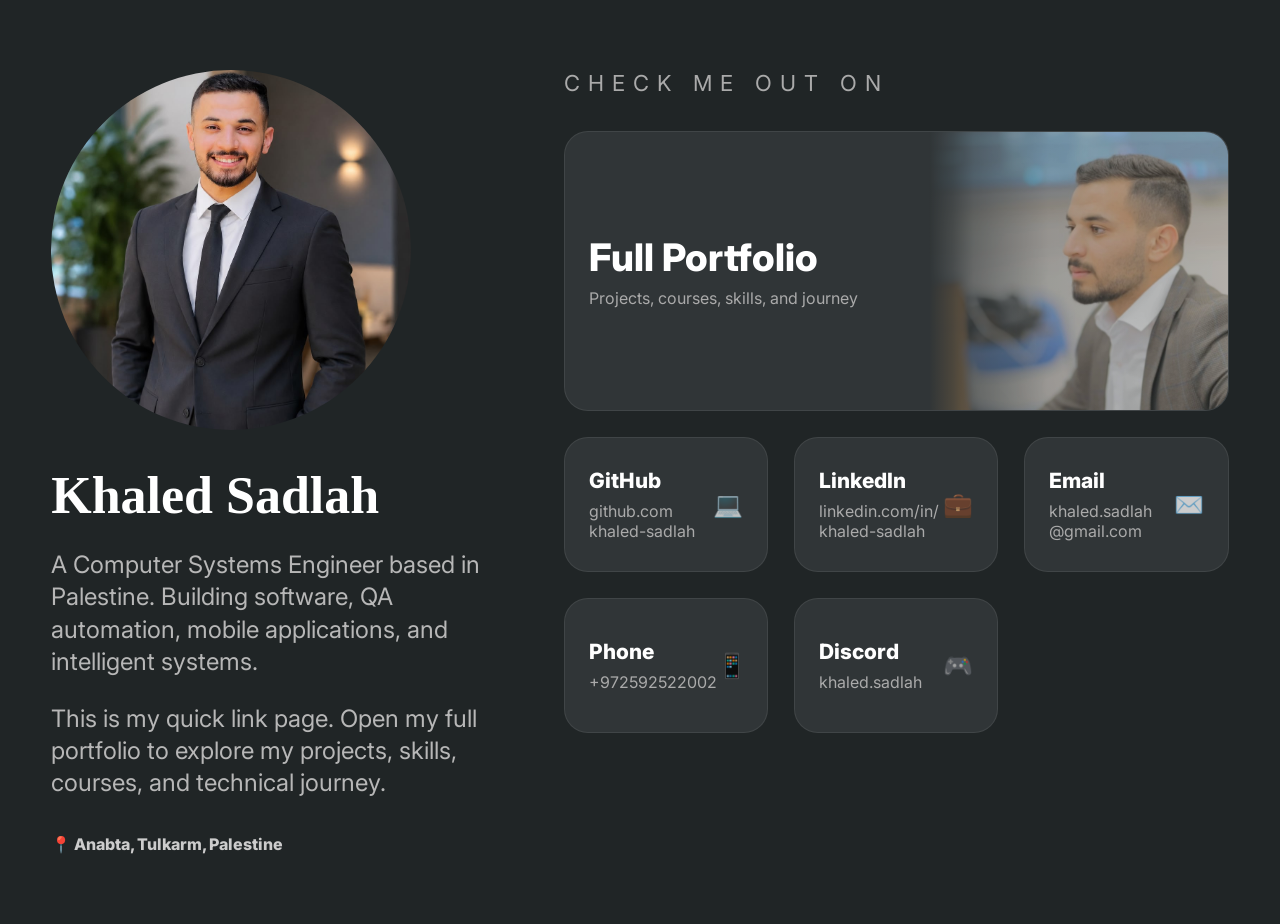
==== index.html @ cbd79a77 "Upload" ====
<!DOCTYPE html>
<html lang="en">

<head>
  <meta charset="UTF-8">
  <meta name="viewport" content="width=device-width, initial-scale=1.0">
  <title>Khaled Sadlah | Links</title>
  <link rel="preconnect" href="https://fonts.googleapis.com">
  <link rel="preconnect" href="https://fonts.gstatic.com" crossorigin>
  <link href="https://fonts.googleapis.com/css2?family=Inter:wght@400;600;700;800;900&display=swap" rel="stylesheet">
  <link rel="stylesheet" href="assets/style.css">
</head>

<body class="link-body">
  <main class="container link-layout">

    <section class="link-left">
      <div class="profile-img">
        <img src="assets/images/profile_official_2.jpeg" alt="Khaled Sadlah">
      </div>

      <h1>Khaled Sadlah</h1>

      <p>
        A Computer Systems Engineer based in Palestine.
        Building software, QA automation, mobile applications,
        and intelligent systems.
      </p>

      <p>
        This is my quick link page. Open my full portfolio
        to explore my projects, skills, courses, and technical journey.
      </p>

      <div class="quick-note">📍 Anabta, Tulkarm, Palestine</div>
    </section>

    <section class="link-right">
      <h2>CHECK ME OUT ON</h2>

      <div class="quick-grid">

        <a class="quick-card wide portfolio-card" href="portfolio.html">
          <div>
            <div class="big">Full Portfolio</div>
            <div class="meta">Projects, courses, skills, and journey</div>
          </div>
        </a>

        <a class="quick-card" href="https://github.com/khaled-sadlah" target="_blank">
          <div>
            <div class="big">GitHub</div>
            <div class="meta">github.com<br>khaled-sadlah</div>
          </div>
          <div class="emoji">💻</div>
        </a>

        <a class="quick-card" href="https://www.linkedin.com/in/khaled-sadlah/" target="_blank">
          <div>
            <div class="big">LinkedIn</div>
            <div class="meta">linkedin.com/in/<br>khaled-sadlah</div>
          </div>
          <div class="emoji">💼</div>
        </a>

        <a class="quick-card" href="mailto:khaled.sadlah@gmail.com">
          <div>
            <div class="big">Email</div>
            <div class="meta">khaled.sadlah<br>@gmail.com</div>
          </div>
          <div class="emoji">✉️</div>
        </a>

        <a class="quick-card" href="tel:+972592522002">
          <div>
            <div class="big">Phone</div>
            <div class="meta">+972592522002</div>
          </div>
          <div class="emoji">📱</div>
        </a>

        <a class="quick-card" href="#">
          <div>
            <div class="big">Discord</div>
            <div class="meta">khaled.sadlah</div>
          </div>
          <div class="emoji">🎮</div>
        </a>

      </div>
    </section>

  </main>
</body>

</html>
---- assets/style.css ----
:root {
  --black: #050505;
  --text: #080808;
  --muted: #666;
  --soft: #f7f7f7;
  --line: #e6e6e6;
  --card: #fff;
  --dark: #202526;
  --dark2: #303537;
  --accent: #ff7f6e;
  --yellow: #ffd54a;
  --shadow: 0 12px 30px rgba(0, 0, 0, .08);
}

* {
  box-sizing: border-box
}

html {
  scroll-behavior: smooth
}

body {
  margin: 0;
  font-family: Inter, Arial, sans-serif;
  color: var(--text);
  background: #fff
}

a {
  color: inherit;
  text-decoration: none
}

img {
  max-width: 100%;
  display: block
}

.container {
  width: min(1180px, 92%);
  margin: auto
}

.btn {
  display: inline-flex;
  align-items: center;
  gap: 10px;
  background: #000;
  color: #fff;
  padding: 12px 20px;
  border-radius: 8px;
  font-weight: 800;
  border: 2px solid #000
}

.btn.light {
  background: #fff;
  color: #000
}

.topbar {
  position: sticky;
  top: 0;
  z-index: 50;
  background: rgba(255, 255, 255, .92);
  backdrop-filter: blur(12px);
  box-shadow: 0 2px 14px rgba(0, 0, 0, .08)
}

.nav {
  display: flex;
  justify-content: space-between;
  align-items: center;
  height: 70px
}

.logo {
  font-weight: 900;
  font-size: 24px
}

.nav-links {
  display: flex;
  gap: 22px;
  font-weight: 700;
  color: #555;
  font-size: 14px
}

.hero {
  min-height: 600px;
  display: grid;
  align-items: center;
  position: relative;
  overflow: hidden
}

.blur-bg {
  position: absolute;
  inset: 80px 4% auto 4%;
  height: 520px;
  background: radial-gradient(circle at 35% 55%, rgba(255, 190, 225, .75), transparent 27%), radial-gradient(circle at 50% 45%, rgba(165, 196, 255, .65), transparent 34%), radial-gradient(circle at 70% 45%, rgba(225, 206, 255, .75), transparent 30%);
  filter: blur(38px);
  opacity: .9;
  z-index: -1
}

.hero h1 {
  font-size: clamp(42px, 7vw, 60px);
  line-height: 1.08;
  text-align: center;
  font-weight: 400;
  max-width: 1080px;
  margin: 70px auto 20px;
  letter-spacing: -2px
}

.highlight {
  background: var(--accent);
  color: #fff;
  padding: 0 10px 4px;
  display: inline-block
}

.underline {
  border-bottom: 8px solid var(--accent)
}

.hero-actions {
  display: flex;
  justify-content: center;
  gap: 14px;
  flex-wrap: wrap;
  margin-top: 28px
}

.floating-dock {
  position: fixed;
  left: 50%;
  bottom: 26px;
  transform: translateX(-50%);
  display: flex;
  gap: 16px;
  padding: 12px 16px;
  border: 1px solid var(--line);
  background: rgba(255, 255, 255, .88);
  backdrop-filter: blur(12px);
  border-radius: 18px;
  box-shadow: var(--shadow);
  z-index: 80
}

.dock-icon {
  width: 42px;
  height: 42px;
  border-radius: 50%;
  display: grid;
  place-items: center;
  border: 1px solid var(--line);
  font-weight: 900;
  background: white
}

.section {
  padding: 90px 0
}

.about-grid {
  display: grid;
  grid-template-columns: .95fr 1fr;
  gap: 26px;
  align-items: stretch
}

.photo-box {
  border-radius: 12px;
  background: #eee;
  min-height: 520px;
  overflow: hidden
}

.photo-box img {
  width: 100%;
  height: 100%;
  object-fit: cover
}

.about-card {
  border: 1px solid var(--line);
  border-radius: 12px;
  padding: 36px;
  box-shadow: var(--shadow);
  background: white
}

.about-card h2 {
  font-size: 56px;
  line-height: 1.02;
  margin: 0 0 28px;
  font-weight: 300
}

.about-card p {
  font-size: 19px;
  line-height: 1.75;
  color: #222
}

.name-pill {
  display: inline-flex;
  align-items: center;
  gap: 10px;
  border: 1px solid var(--line);
  border-radius: 10px;
  padding: 6px 14px;
  margin-top: 8px
}

.section-title {
  font-size: 42px;
  margin: 0 0 22px;
  letter-spacing: -1px
}

.experience-card {
  border: 1px solid var(--line);
  background: #f1f1f1;
  border-radius: 8px;
  padding: 22px;
  display: flex;
  justify-content: space-between;
  align-items: center;
  margin-bottom: 20px;
  gap: 18px
}

.company {
  display: flex;
  gap: 18px;
  align-items: center
}

.company-logo {
  width: 58px;
  height: 58px;
  border-radius: 50%;
  display: grid;
  place-items: center;
  background: #fff;
  border: 6px solid #e3e3e3;
  font-size: 12px;
  font-weight: 800
}

.skills-grid {
  display: grid;
  grid-template-columns: repeat(6, 1fr);
  gap: 14px
}

.skill-card {
  min-height: 135px;
  border: 1px solid var(--line);
  border-radius: 8px;
  background: white;
  box-shadow: var(--shadow);
  display: grid;
  place-items: center;
  text-align: center;
  padding: 18px;
  font-size: 18px
}

.skill-icon {
  font-size: 34px;
  margin-bottom: 8px
}

.pills {
  display: flex;
  flex-wrap: wrap;
  gap: 12px;
  margin-top: 18px
}

.pill {
  padding: 10px 16px;
  border: 1px solid var(--line);
  border-radius: 999px;
  box-shadow: var(--shadow);
  background: white;
  font-weight: 700
}

.project-section {
  background: #f7f7f7;
  border-top: 1px solid #ddd;
  border-bottom: 1px solid #ddd
}

.project-grid {
  display: grid;
  grid-template-columns: 1.05fr .95fr;
  gap: 22px;
  align-items: start
}

.project-card {
  background: #fff;
  border: 1px solid var(--line);
  border-radius: 14px;
  padding: 28px;
  box-shadow: var(--shadow)
}

.project-card h3 {
  font-size: 34px;
  margin: 0 0 10px
}

.project-card p {
  font-size: 18px;
  color: #333;
  line-height: 1.7
}

.feature-list {
  display: grid;
  gap: 10px;
  margin-top: 18px
}

.feature {
  padding: 12px 14px;
  background: #f8f8f8;
  border: 1px solid var(--line);
  border-radius: 10px
}

.video-wrap {
  position: relative;
  aspect-ratio: 9/16;
  max-width: 390px;
  margin: auto;
  border-radius: 26px;
  overflow: hidden;
  box-shadow: var(--shadow);
  background: #000
}

.video-wrap iframe {
  position: absolute;
  inset: 0;
  width: 100%;
  height: 100%;
  border: 0
}

.gallery {
  display: grid;
  grid-template-columns: repeat(3, 1fr);
  gap: 16px;
  margin-top: 26px
}

.gallery figure {
  margin: 0;
  background: white;
  border: 1px solid var(--line);
  border-radius: 14px;
  overflow: hidden;
  box-shadow: var(--shadow)
}

.gallery img {
  width: 100%;
  height: 500px;
  object-fit: cover
}

.gallery figcaption {
  padding: 12px 14px;
  font-weight: 800
}

.gallery-screenshots {
  display: grid;
  grid-template-columns: repeat(3, 1fr);
  gap: 16px;
  margin-top: 26px
}

.gallery-screenshots figure {
  margin: 0;
  background: white;
  border: 1px solid var(--line);
  border-radius: 14px;
  overflow: hidden;
  box-shadow: var(--shadow)
}

.gallery-screenshots img {
  width: 100%;
  height: 230px;
  object-fit: cover
}

.gallery-screenshots figcaption {
  padding: 12px 14px;
  font-weight: 800
}

.phone-gallery {
  display: grid;
  grid-template-columns: repeat(5, 1fr);
  gap: 16px;
  margin-top: 24px
}

.phone-gallery figure {
  margin: 0;
  text-align: center
}

.phone-gallery img {
  height: 410px;
  width: 100%;
  object-fit: contain
}

.phone-gallery figcaption {
  font-weight: 800;
  margin-top: 8px
}

.courses-grid {
  display: grid;
  grid-template-columns: repeat(4, 1fr);
  gap: 18px
}

.course {
  border: 1px solid var(--line);
  border-radius: 14px;
  padding: 22px;
  background: white;
  box-shadow: var(--shadow)
}

.course h3 {
  margin: 0 0 8px
}

.course p {
  color: #555
}

.cert-img {
  height: 150px;
  width: 100%;
  object-fit: cover;
  border-radius: 10px;
  border: 1px solid var(--line);
  margin-bottom: 14px
}

.coming-soon {
  display: grid;
  place-items: center;
  height: 150px;
  border: 1px dashed #aaa;
  border-radius: 10px;
  background: #fafafa;
  color: #777;
  font-weight: 800;
  margin-bottom: 14px
}

.footer {
  min-height: 360px;
  background: #f5f5f5;
  border-top: 1px solid #111;
  display: flex;
  align-items: center
}

.footer-grid {
  display: grid;
  grid-template-columns: 1fr 300px;
  gap: 30px;
  align-items: center
}

.footer h2 {
  font-size: 76px;
  line-height: 1;
  margin: 0;
  letter-spacing: -3px
}

.social-list a {
  display: block;
  font-size: 24px;
  text-decoration: underline;
  margin: 14px 0;
  font-weight: 800
}

.copyright {
  margin-top: 70px;
  font-weight: 700
}

.demo-card {
  overflow: hidden;
}

.demo-link {
  position: relative;
  display: block;
  overflow: hidden;
  border-radius: 20px;
  color: #fff;
  min-height: 450px;
  box-shadow: 0 12px 30px rgba(0, 0, 0, .12);
}

.demo-image {
  width: 100%;
  height: 575px;
  object-fit: cover;
  display: block;
  filter: brightness(0.65);
  transition: 0.3s ease;
}

.demo-link:hover .demo-image {
  transform: scale(1.04);
  filter: brightness(0.5);
}

.demo-overlay {
  position: absolute;
  inset: 0;
  padding: 28px;
  display: flex;
  flex-direction: column;
  justify-content: center;
  align-items: center;
  text-align: center;
}

.play-icon {
  width: 86px;
  height: 86px;
  border-radius: 50%;
  display: grid;
  place-items: center;
  background: rgba(255, 255, 255, .92);
  color: #000;
  font-size: 38px;
  margin-bottom: 24px;
  padding-left: 6px;
}

.demo-overlay h2 {
  margin: 0;
  font-size: 34px;
  font-weight: 900;
}

.demo-overlay p {
  max-width: 430px;
  margin: 14px auto 0;
  color: rgba(255, 255, 255, .86);
  font-size: 17px;
  line-height: 1.6;
}

/* Link page */
.link-body {
  background: var(--dark);
  color: white;
  min-height: 100vh
}

.link-layout {
  min-height: 100vh;
  display: grid;
  grid-template-columns: .85fr 1.25fr;
  gap: 60px;
  align-items: center;
  padding: 70px 0
}

.profile-img {
  width: 360px;
  height: 360px;
  border-radius: 50%;
  background: #ddd;
  margin-bottom: 36px;
  overflow: hidden
}

.profile-img img {
  width: 100%;
  height: 100%;
  object-fit: cover
}

.link-left h1 {
  font-family: Georgia, serif;
  font-size: 52px;
  margin: 0 0 18px
}

.link-left p {
  color: #b7b7b7;
  font-size: 24px;
  line-height: 1.35;
  max-width: 570px
}

.link-right h2 {
  color: #aaa;
  font-weight: 400;
  letter-spacing: 8px;
  font-size: 22px;
  margin: -120px 0 35px
}

.quick-grid {
  display: grid;
  grid-template-columns: 1fr 1fr;
  gap: 26px
}

.quick-card {
  background: var(--dark2);
  border: 1px solid rgba(255, 255, 255, .08);
  border-radius: 24px;
  min-height: 190px;
  padding: 28px;
  display: flex;
  justify-content: space-between;
  align-items: center;
  transition: .25s
}

.quick-card:hover {
  transform: translateY(-5px);
  background: #3a3f41;
}

.portfolio-card:hover{
  background:var(--dark2);
}
.quick-card.wide {
  grid-column: 1/3;
}

.quick-card .meta {
  color: #aaa;
  margin-top: 8px
}

.quick-card .big {
  font-size: 22px;
  font-weight: 800
}

.quick-card .emoji {
  font-size: 42px
}

.quick-note {
  margin-top: 34px;
  color: #ccc;
  font-weight: 800
}

@media(max-width:1000px) {
  .nav-links {
    display: none
  }

  .about-grid,
  .project-grid,
  .footer-grid,
  .link-layout {
    grid-template-columns: 1fr
  }

  .skills-grid {
    grid-template-columns: repeat(2, 1fr)
  }

  .courses-grid {
    grid-template-columns: 1fr
  }

  .gallery {
    grid-template-columns: 1fr
  }

  .phone-gallery {
    grid-template-columns: repeat(2, 1fr)
  }

  .quick-grid {
    grid-template-columns: 1fr
  }

  .quick-card.wide {
    grid-column: auto
  }

  .footer h2 {
    font-size: 48px
  }

  .hero {
    min-height: 620px
  }

  .hero h1 {
    text-align: left;
    font-size: 44px;
    margin-top: 40px
  }
}

/* ===== Link Page Fixes ===== */

.profile-img {
  width: 360px;
  height: 360px;
}

.profile-img img {
  width: 100%;
  height: 100%;
  object-fit: cover;
  object-position: center;
}

.quick-grid {
  grid-template-columns: repeat(3, minmax(0, 0.6fr));
  justify-content: center;
}

.quick-card {
  min-height: 135px;
  padding: 22px 24px;
}

.quick-card.wide {
  grid-column: 1 / 4;
  min-height: 280px;
}

.quick-card .emoji {
  font-size: 24px;
  opacity: .75;
}

.portfolio-card{
  position:relative;
  overflow:hidden;
  min-height:190px;
  background:var(--dark2);
}

.portfolio-card::before{
  content:"";
  position:absolute;
  right:0;
  top:0;
  width:45%;
  height:100%;
  background:
    linear-gradient(
      90deg,
      rgba(48,53,55,1) 0%,
      rgba(48,53,55,.80) 8%,
      rgba(48,53,55,.55) 15%,
      rgba(48,53,55,.15) 40%,
      rgba(48,53,55,0) 100%
    ),
    url("./images/profile_official.jpg");

  background-size:cover;
  background-position:center;
  background-repeat:no-repeat;
  opacity:.75;
  pointer-events:none;
  transition:.25s ease;
}

.portfolio-card:hover::before{
  transform:scale(1.03);
  opacity:.9;
}

.portfolio-card > div{
  position:relative;
  z-index:2;
}

.portfolio-card .big {
  font-size: 38px;
}

.quick-card:not(.portfolio-card) .big {
  font-size: 21px;
}
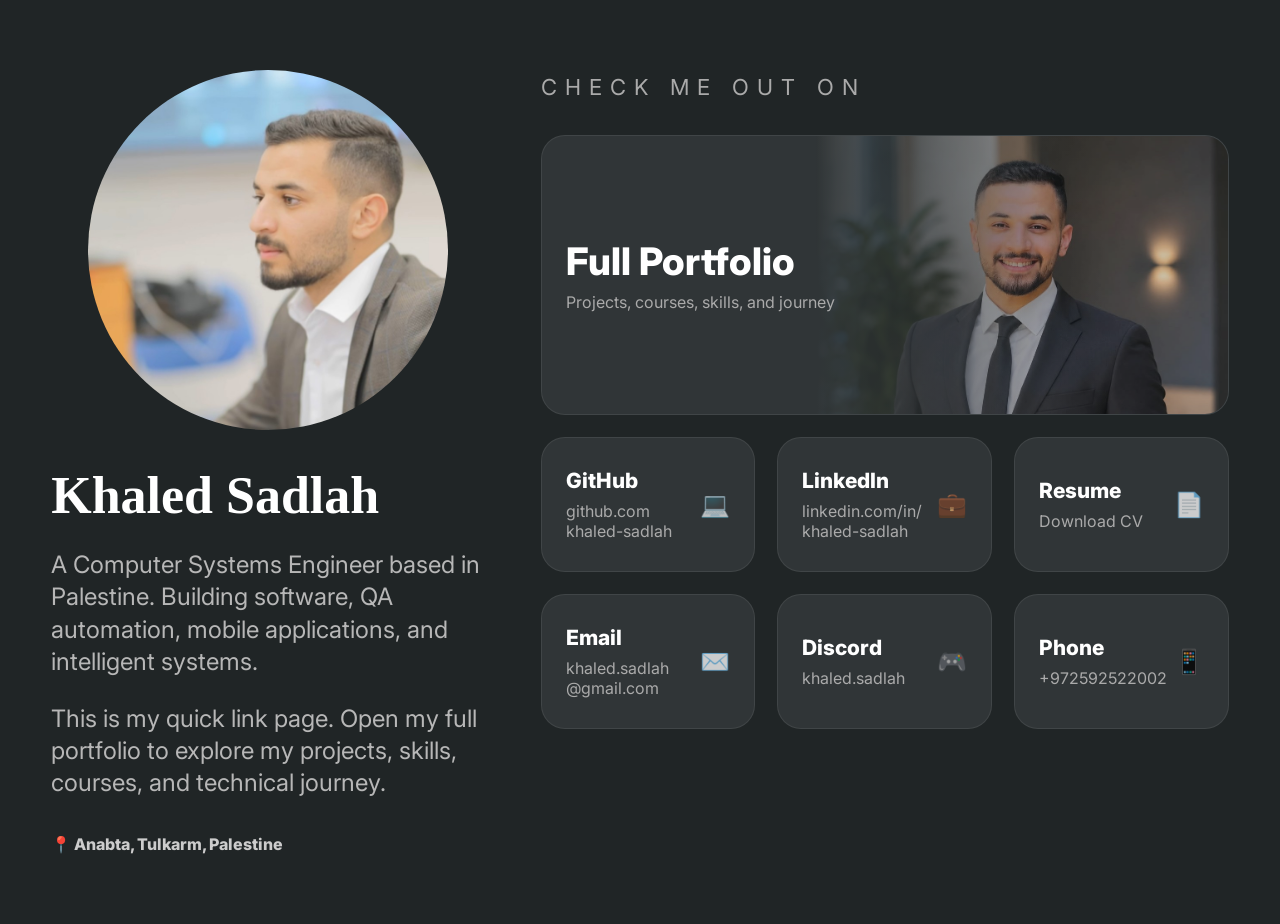
==== commit c17b6c3d: "Update" ====
--- a/index.html
+++ b/index.html
@@ -16,7 +16,7 @@
 
     <section class="link-left">
       <div class="profile-img">
-        <img src="assets/images/profile_official_2.jpeg" alt="Khaled Sadlah">
+        <img src="assets/images/profile.jpg" alt="Khaled Sadlah">
       </div>
 
       <h1>Khaled Sadlah</h1>
@@ -62,13 +62,27 @@
           </div>
           <div class="emoji">💼</div>
         </a>
-
+        <a class="quick-card" href="assets/files/Khaled_Sadlah_CV.pdf" target="_blank">
+          <div>
+            <div class="big">Resume</div>
+            <div class="meta">Download CV</div>
+          </div>
+          <div class="emoji">📄</div>
+        </a>
         <a class="quick-card" href="mailto:khaled.sadlah@gmail.com">
           <div>
             <div class="big">Email</div>
             <div class="meta">khaled.sadlah<br>@gmail.com</div>
           </div>
           <div class="emoji">✉️</div>
+        </a>
+
+        <a class="quick-card" href="#">
+          <div>
+            <div class="big">Discord</div>
+            <div class="meta">khaled.sadlah</div>
+          </div>
+          <div class="emoji">🎮</div>
         </a>
 
         <a class="quick-card" href="tel:+972592522002">
@@ -79,13 +93,7 @@
           <div class="emoji">📱</div>
         </a>
 
-        <a class="quick-card" href="#">
-          <div>
-            <div class="big">Discord</div>
-            <div class="meta">khaled.sadlah</div>
-          </div>
-          <div class="emoji">🎮</div>
-        </a>
+
 
       </div>
     </section>
--- a/assets/style.css
+++ b/assets/style.css
@@ -163,7 +163,7 @@
 }
 
 .section {
-  padding: 90px 0
+  padding: 10px 0
 }
 
 .about-grid {
@@ -226,31 +226,47 @@
 .experience-card {
   border: 1px solid var(--line);
   background: #f1f1f1;
-  border-radius: 8px;
-  padding: 22px;
-  display: flex;
-  justify-content: space-between;
+  border-radius: 14px;
+  padding: 26px 28px;
+  display: grid;
+  grid-template-columns: 86px 1fr auto;
   align-items: center;
-  margin-bottom: 20px;
-  gap: 18px
-}
-
-.company {
-  display: flex;
-  gap: 18px;
-  align-items: center
+  gap: 24px;
+  margin-bottom: 22px;
+  min-height: 150px;
+}
+
+.experience-card .company {
+  display: contents;
+}
+
+.experience-card h3 {
+  margin: 0 0 12px;
+  font-size: 24px;
+}
+
+.experience-card p {
+  margin: 0;
+  max-width: 950px;
+  font-size: 17px;
+  line-height: 1.55;
+}
+
+.experience-card strong {
+  white-space: nowrap;
+  color: #555;
 }
 
 .company-logo {
-  width: 58px;
-  height: 58px;
+  width: 64px;
+  height: 64px;
   border-radius: 50%;
   display: grid;
   place-items: center;
   background: #fff;
   border: 6px solid #e3e3e3;
-  font-size: 12px;
-  font-weight: 800
+  font-size: 14px;
+  font-weight: 900;
 }
 
 .skills-grid {
@@ -478,7 +494,7 @@
 }
 
 .footer {
-  min-height: 360px;
+  min-height: 300px;
   background: #f5f5f5;
   border-top: 1px solid #111;
   display: flex;
@@ -493,18 +509,22 @@
 }
 
 .footer h2 {
-  font-size: 76px;
+  font-size: 50px;
   line-height: 1;
   margin: 0;
   letter-spacing: -3px
 }
 
+.profile-img{
+  margin: 0 auto 36px;
+}
+
 .social-list a {
   display: block;
-  font-size: 24px;
+  font-size: 18px;
   text-decoration: underline;
-  margin: 14px 0;
-  font-weight: 800
+  margin: 10px 0;
+  font-weight: 700
 }
 
 .copyright {
@@ -653,9 +673,10 @@
   background: #3a3f41;
 }
 
-.portfolio-card:hover{
-  background:var(--dark2);
-}
+.portfolio-card:hover {
+  background: var(--dark2);
+}
+
 .quick-card.wide {
   grid-column: 1/3;
 }
@@ -716,10 +737,6 @@
     grid-column: auto
   }
 
-  .footer h2 {
-    font-size: 48px
-  }
-
   .hero {
     min-height: 620px
   }
@@ -765,47 +782,44 @@
   opacity: .75;
 }
 
-.portfolio-card{
-  position:relative;
-  overflow:hidden;
-  min-height:190px;
-  background:var(--dark2);
-}
-
-.portfolio-card::before{
-  content:"";
-  position:absolute;
-  right:0;
-  top:0;
-  width:45%;
-  height:100%;
+.portfolio-card {
+  position: relative;
+  overflow: hidden;
+  min-height: 190px;
+  background: var(--dark2);
+}
+
+.portfolio-card::before {
+  content: "";
+  position: absolute;
+  right: 0;
+  top: 0;
+  width: 60%;
+  height: 100%;
   background:
-    linear-gradient(
-      90deg,
-      rgba(48,53,55,1) 0%,
-      rgba(48,53,55,.80) 8%,
-      rgba(48,53,55,.55) 15%,
-      rgba(48,53,55,.15) 40%,
-      rgba(48,53,55,0) 100%
-    ),
-    url("./images/profile_official.jpg");
-
-  background-size:cover;
-  background-position:center;
-  background-repeat:no-repeat;
-  opacity:.75;
-  pointer-events:none;
-  transition:.25s ease;
-}
-
-.portfolio-card:hover::before{
-  transform:scale(1.03);
-  opacity:.9;
-}
-
-.portfolio-card > div{
-  position:relative;
-  z-index:2;
+    linear-gradient(90deg,
+      rgba(48, 53, 55, 1) 0%,
+      rgba(48, 53, 55, .9) 5%,
+      rgba(48, 53, 55, .0) 70%,
+      rgba(48, 53, 55, 0) 100%),
+    url("./images/portfolio.jpeg");
+
+  background-size: cover;
+  background-position: center;
+  background-repeat: no-repeat;
+  opacity: .75;
+  pointer-events: none;
+  transition: .25s ease;
+}
+
+.portfolio-card:hover::before {
+  transform: scale(1.03);
+  opacity: .9;
+}
+
+.portfolio-card>div {
+  position: relative;
+  z-index: 2;
 }
 
 .portfolio-card .big {
@@ -814,4 +828,446 @@
 
 .quick-card:not(.portfolio-card) .big {
   font-size: 21px;
+}
+
+/* =========================================================
+   FINAL RESPONSIVE FIXES - KEEP THIS AT THE END OF FILE
+   ========================================================= */
+
+/* Better desktop link grid */
+@media (min-width: 1001px) {
+  .link-layout {
+    grid-template-columns: 0.85fr 1.35fr;
+    gap: 56px;
+  }
+
+  .quick-grid {
+    grid-template-columns: repeat(3, minmax(190px, 1fr));
+    justify-content: stretch;
+    gap: 22px;
+  }
+
+  .quick-card.wide {
+    grid-column: 1 / 4;
+    min-height: 280px;
+  }
+
+  .quick-card:not(.portfolio-card) {
+    min-height: 135px;
+  }
+}
+
+/* Tablet */
+@media (max-width: 1000px) {
+  .container {
+    width: min(720px, 92%);
+  }
+
+  .link-layout {
+    min-height: auto;
+    grid-template-columns: 1fr;
+    gap: 42px;
+    padding: 46px 0 70px;
+  }
+
+  .link-left {
+    text-align: center;
+  }
+
+  .profile-img {
+    width: 240px;
+    height: 240px;
+    margin: 0 auto 26px;
+  }
+
+  .link-left h1 {
+    font-size: 46px;
+  }
+
+  .link-left p {
+    max-width: 620px;
+    margin-left: auto;
+    margin-right: auto;
+    font-size: 20px;
+  }
+
+  .link-right h2 {
+    text-align: center;
+    margin: 0 0 24px;
+    letter-spacing: 5px;
+    font-size: 18px;
+  }
+
+  .quick-grid {
+    grid-template-columns: repeat(2, minmax(0, 1fr));
+    justify-content: stretch;
+    gap: 18px;
+  }
+
+  .quick-card.wide {
+    grid-column: 1 / 3;
+    min-height: 240px;
+  }
+
+  .portfolio-card::before {
+    width: 48%;
+    background-position: center right;
+  }
+
+  .nav {
+    height: auto;
+    min-height: 68px;
+    gap: 12px;
+  }
+
+  .hero {
+    min-height: 520px;
+  }
+
+  .hero h1 {
+    text-align: left;
+    font-size: clamp(36px, 8vw, 54px);
+    letter-spacing: -1.2px;
+    margin-top: 42px;
+  }
+
+  .about-grid,
+  .project-grid,
+  .footer-grid {
+    grid-template-columns: 1fr;
+  }
+
+  .skills-grid {
+    grid-template-columns: repeat(3, 1fr);
+  }
+
+  .courses-grid {
+    grid-template-columns: repeat(2, 1fr);
+  }
+
+  .gallery,
+  .gallery-screenshots {
+    grid-template-columns: repeat(2, 1fr);
+  }
+
+  .phone-gallery {
+    grid-template-columns: repeat(3, 1fr);
+  }
+}
+
+/* Mobile */
+@media (max-width: 640px) {
+  body {
+    overflow-x: hidden;
+  }
+
+  .container {
+    width: min(100% - 32px, 520px);
+  }
+
+  .btn {
+    width: 100%;
+    justify-content: center;
+    padding: 12px 14px;
+  }
+
+  /* Link page */
+  .link-layout {
+    padding: 34px 0 54px;
+    gap: 34px;
+  }
+
+  .profile-img {
+    width: 190px;
+    height: 190px;
+  }
+
+  .link-left h1 {
+    font-size: 38px;
+    line-height: 1.05;
+  }
+
+  .link-left p {
+    font-size: 17px;
+    line-height: 1.45;
+  }
+
+  .quick-note {
+    margin-top: 22px;
+    font-size: 14px;
+  }
+
+  .link-right h2 {
+    font-size: 14px;
+    letter-spacing: 3px;
+    margin-bottom: 18px;
+  }
+
+  .quick-grid {
+    grid-template-columns: 1fr;
+    gap: 14px;
+  }
+
+  .quick-card,
+  .quick-card:not(.portfolio-card) {
+    min-height: 96px;
+    padding: 18px;
+    border-radius: 18px;
+  }
+
+  .quick-card.wide {
+    grid-column: auto;
+    min-height: 210px;
+  }
+
+  .portfolio-card .big {
+    font-size: 30px;
+  }
+
+  .portfolio-card::before {
+    width: 58%;
+    opacity: .65;
+    background-position: center right;
+  }
+
+  .quick-card:not(.portfolio-card) .big {
+    font-size: 19px;
+  }
+
+  .quick-card .meta {
+    font-size: 13px;
+    line-height: 1.25;
+    overflow-wrap: anywhere;
+  }
+
+  .quick-card .emoji {
+    font-size: 20px;
+    margin-left: 10px;
+    flex-shrink: 0;
+  }
+
+  /* Portfolio page */
+  .topbar {
+    position: sticky;
+  }
+
+  .nav {
+    min-height: 64px;
+  }
+
+  .logo {
+    font-size: 19px;
+  }
+
+  .nav .btn {
+    width: auto;
+    padding: 9px 12px;
+    font-size: 13px;
+  }
+
+  .floating-dock {
+    bottom: 12px;
+    gap: 10px;
+    padding: 9px 10px;
+    border-radius: 14px;
+  }
+
+  .dock-icon {
+    width: 36px;
+    height: 36px;
+    font-size: 12px;
+  }
+
+  .hero {
+    min-height: 470px;
+  }
+
+  .hero h1 {
+    font-size: 34px;
+    line-height: 1.12;
+    margin: 20px auto 0;
+    letter-spacing: -1px;
+  }
+
+  .underline {
+    border-bottom-width: 5px;
+  }
+
+  .highlight {
+    padding: 0 7px 3px;
+  }
+
+  .hero-actions {
+    gap: 10px;
+    margin-top: 22px;
+  }
+
+  .section {
+    padding: 54px 0;
+  }
+
+  .section-title {
+    font-size: 32px;
+    line-height: 1.12;
+  }
+
+  .photo-box {
+    min-height: 420px;
+  }
+
+  .about-card {
+    padding: 24px;
+  }
+
+  .about-card h2 {
+    font-size: 36px;
+  }
+
+  .about-card p,
+  .project-card p {
+    font-size: 16px;
+    line-height: 1.65;
+  }
+
+  .experience-card {
+    flex-direction: column;
+    align-items: flex-start;
+  }
+
+  .company {
+    align-items: flex-start;
+  }
+
+  .skills-grid,
+  .courses-grid,
+  .gallery,
+  .gallery-screenshots,
+  .phone-gallery {
+    grid-template-columns: 1fr;
+  }
+
+  .skill-card {
+    min-height: 105px;
+  }
+
+  .pills {
+    gap: 9px;
+  }
+
+  .pill {
+    padding: 8px 12px;
+    font-size: 14px;
+  }
+
+  .project-card {
+    padding: 22px;
+  }
+
+  .project-card h3 {
+    font-size: 26px;
+  }
+
+  .project-card .btn {
+    margin-top: 8px;
+  }
+
+  .demo-link {
+    min-height: 360px;
+  }
+
+  .demo-image {
+    height: 420px;
+  }
+
+  .play-icon {
+    width: 68px;
+    height: 68px;
+    font-size: 30px;
+    margin-bottom: 18px;
+  }
+
+  .demo-overlay h2 {
+    font-size: 26px;
+  }
+
+  .demo-overlay p {
+    font-size: 14px;
+    line-height: 1.5;
+  }
+
+  .gallery img,
+  .gallery-screenshots img {
+    height: auto;
+    max-height: none;
+    object-fit: contain;
+    background: #f4f4f4;
+  }
+
+  .phone-gallery img {
+    height: 520px;
+    max-height: 82vh;
+  }
+
+  .cert-img,
+  .coming-soon {
+    height: 170px;
+  }
+
+  .footer {
+    min-height: auto;
+    padding: 54px 0 90px;
+  }
+
+  .footer h2 {
+    font-size: 40px;
+    letter-spacing: -1px;
+  }
+
+  .social-list a {
+    font-size: 20px;
+  }
+
+  .copyright {
+    margin-top: 34px;
+  }
+
+  .experience-card {
+    grid-template-columns: 1fr;
+    gap: 14px;
+    padding: 22px;
+  }
+
+  .experience-card .company {
+    display: grid;
+    grid-template-columns: 62px 1fr;
+    gap: 14px;
+    align-items: start;
+  }
+
+  .experience-card h3 {
+    font-size: 21px;
+  }
+
+  .experience-card p {
+    font-size: 15px;
+  }
+}
+
+/* Small phones */
+@media (max-width: 380px) {
+  .hero h1 {
+    font-size: 30px;
+  }
+
+  .portfolio-card .big {
+    font-size: 27px;
+  }
+
+  .quick-card .meta {
+    font-size: 12px;
+  }
+
+  .phone-gallery img {
+    height: 470px;
+  }
 }
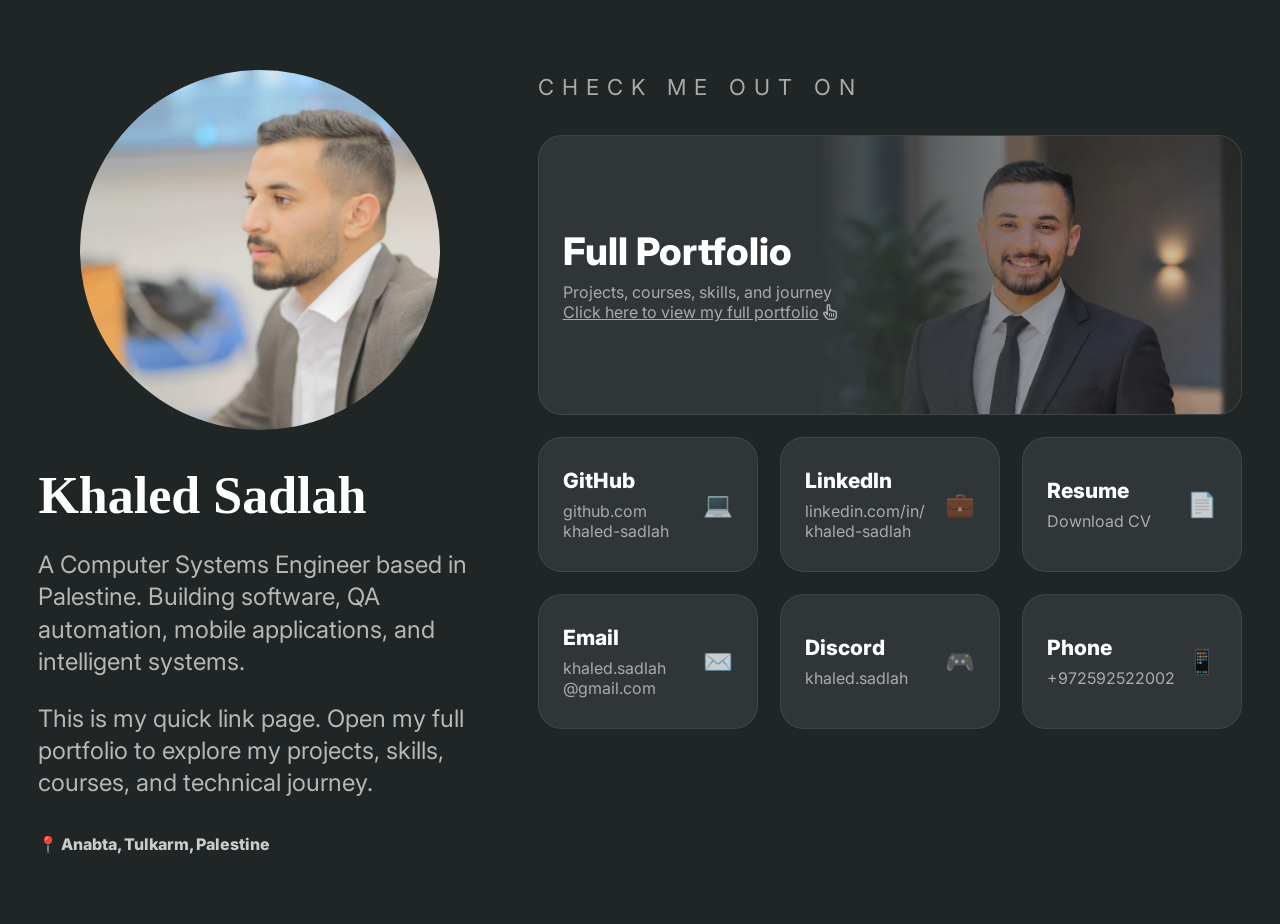
==== commit e36df132: "Clean Code" ====
--- a/index.html
+++ b/index.html
@@ -1,6 +1,5 @@
 <!DOCTYPE html>
 <html lang="en">
-
 <head>
   <meta charset="UTF-8">
   <meta name="viewport" content="width=device-width, initial-scale=1.0">
@@ -9,29 +8,21 @@
   <link rel="preconnect" href="https://fonts.gstatic.com" crossorigin>
   <link href="https://fonts.googleapis.com/css2?family=Inter:wght@400;600;700;800;900&display=swap" rel="stylesheet">
   <link rel="stylesheet" href="assets/style.css">
+  <link rel="icon" type="image/png" href="assets/images/favicon.png">
+  <link rel="shortcut icon" href="assets/images/favicon.png">
+  <link rel="apple-touch-icon" href="assets/images/favicon.png">
+  <link rel="stylesheet" href="https://cdnjs.cloudflare.com/ajax/libs/font-awesome/6.7.2/css/all.min.css">
 </head>
-
 <body class="link-body">
   <main class="container link-layout">
-
     <section class="link-left">
       <div class="profile-img">
         <img src="assets/images/profile.jpg" alt="Khaled Sadlah">
       </div>
 
       <h1>Khaled Sadlah</h1>
-
-      <p>
-        A Computer Systems Engineer based in Palestine.
-        Building software, QA automation, mobile applications,
-        and intelligent systems.
-      </p>
-
-      <p>
-        This is my quick link page. Open my full portfolio
-        to explore my projects, skills, courses, and technical journey.
-      </p>
-
+      <p>A Computer Systems Engineer based in Palestine. Building software, QA automation, mobile applications, and intelligent systems.</p>
+      <p>This is my quick link page. Open my full portfolio to explore my projects, skills, courses, and technical journey.</p>
       <div class="quick-note">📍 Anabta, Tulkarm, Palestine</div>
     </section>
 
@@ -39,15 +30,18 @@
       <h2>CHECK ME OUT ON</h2>
 
       <div class="quick-grid">
-
         <a class="quick-card wide portfolio-card" href="portfolio.html">
           <div>
             <div class="big">Full Portfolio</div>
-            <div class="meta">Projects, courses, skills, and journey</div>
+            <div class="meta">
+              Projects, courses, skills, and journey<br>
+              <u>Click here to view my full portfolio</u>
+              <i class="fa-regular fa-hand-pointer" aria-hidden="true"></i>
+            </div>
           </div>
         </a>
 
-        <a class="quick-card" href="https://github.com/khaled-sadlah" target="_blank">
+        <a class="quick-card" href="https://github.com/khaled-sadlah" target="_blank" rel="noopener noreferrer">
           <div>
             <div class="big">GitHub</div>
             <div class="meta">github.com<br>khaled-sadlah</div>
@@ -55,20 +49,22 @@
           <div class="emoji">💻</div>
         </a>
 
-        <a class="quick-card" href="https://www.linkedin.com/in/khaled-sadlah/" target="_blank">
+        <a class="quick-card" href="https://www.linkedin.com/in/khaled-sadlah/" target="_blank" rel="noopener noreferrer">
           <div>
             <div class="big">LinkedIn</div>
             <div class="meta">linkedin.com/in/<br>khaled-sadlah</div>
           </div>
           <div class="emoji">💼</div>
         </a>
-        <a class="quick-card" href="assets/files/Khaled_Sadlah_CV.pdf" target="_blank">
+
+        <a class="quick-card" href="assets/files/Khaled_Sadlah_CV.pdf" target="_blank" rel="noopener noreferrer">
           <div>
             <div class="big">Resume</div>
             <div class="meta">Download CV</div>
           </div>
           <div class="emoji">📄</div>
         </a>
+
         <a class="quick-card" href="mailto:khaled.sadlah@gmail.com">
           <div>
             <div class="big">Email</div>
@@ -92,13 +88,8 @@
           </div>
           <div class="emoji">📱</div>
         </a>
-
-
-
       </div>
     </section>
-
   </main>
 </body>
-
-</html>+</html>
--- a/assets/style.css
+++ b/assets/style.css
@@ -1,535 +1,262 @@
 :root {
-  --black: #050505;
   --text: #080808;
-  --muted: #666;
-  --soft: #f7f7f7;
   --line: #e6e6e6;
-  --card: #fff;
   --dark: #202526;
   --dark2: #303537;
   --accent: #ff7f6e;
-  --yellow: #ffd54a;
   --shadow: 0 12px 30px rgba(0, 0, 0, .08);
 }
 
 * {
-  box-sizing: border-box
+  box-sizing: border-box;
 }
 
 html {
-  scroll-behavior: smooth
+  scroll-behavior: smooth;
 }
 
 body {
   margin: 0;
   font-family: Inter, Arial, sans-serif;
   color: var(--text);
-  background: #fff
+  background: #fff;
 }
 
 a {
   color: inherit;
-  text-decoration: none
+  text-decoration: none;
 }
 
 img {
   max-width: 100%;
-  display: block
+  display: block;
 }
 
 .container {
   width: min(1180px, 92%);
-  margin: auto
+  margin: auto;
 }
 
 .btn {
   display: inline-flex;
   align-items: center;
+  justify-content: center;
   gap: 10px;
   background: #000;
   color: #fff;
   padding: 12px 20px;
+  border: 2px solid #000;
   border-radius: 8px;
   font-weight: 800;
-  border: 2px solid #000
 }
 
 .btn.light {
   background: #fff;
-  color: #000
-}
-
+  color: #000;
+}
+
+/* Header */
 .topbar {
   position: sticky;
   top: 0;
   z-index: 50;
   background: rgba(255, 255, 255, .92);
   backdrop-filter: blur(12px);
-  box-shadow: 0 2px 14px rgba(0, 0, 0, .08)
+  box-shadow: 0 2px 14px rgba(0, 0, 0, .08);
 }
 
 .nav {
   display: flex;
   justify-content: space-between;
   align-items: center;
-  height: 70px
+  min-height: 70px;
 }
 
 .logo {
+  font-size: 24px;
   font-weight: 900;
-  font-size: 24px
 }
 
 .nav-links {
   display: flex;
   gap: 22px;
+  color: #555;
+  font-size: 14px;
   font-weight: 700;
-  color: #555;
-  font-size: 14px
-}
-
-.hero {
-  min-height: 600px;
-  display: grid;
-  align-items: center;
-  position: relative;
-  overflow: hidden
-}
-
-.blur-bg {
-  position: absolute;
-  inset: 80px 4% auto 4%;
-  height: 520px;
-  background: radial-gradient(circle at 35% 55%, rgba(255, 190, 225, .75), transparent 27%), radial-gradient(circle at 50% 45%, rgba(165, 196, 255, .65), transparent 34%), radial-gradient(circle at 70% 45%, rgba(225, 206, 255, .75), transparent 30%);
-  filter: blur(38px);
-  opacity: .9;
-  z-index: -1
-}
-
-.hero h1 {
-  font-size: clamp(42px, 7vw, 60px);
-  line-height: 1.08;
-  text-align: center;
-  font-weight: 400;
-  max-width: 1080px;
-  margin: 70px auto 20px;
-  letter-spacing: -2px
-}
-
-.highlight {
-  background: var(--accent);
-  color: #fff;
-  padding: 0 10px 4px;
-  display: inline-block
-}
-
-.underline {
-  border-bottom: 8px solid var(--accent)
-}
-
-.hero-actions {
-  display: flex;
-  justify-content: center;
-  gap: 14px;
-  flex-wrap: wrap;
-  margin-top: 28px
-}
-
+}
+
+/* Floating dock */
 .floating-dock {
   position: fixed;
   left: 50%;
   bottom: 26px;
-  transform: translateX(-50%);
+  z-index: 80;
   display: flex;
   gap: 16px;
   padding: 12px 16px;
   border: 1px solid var(--line);
+  border-radius: 18px;
   background: rgba(255, 255, 255, .88);
+  box-shadow: var(--shadow);
   backdrop-filter: blur(12px);
-  border-radius: 18px;
-  box-shadow: var(--shadow);
-  z-index: 80
+  transform: translateX(-50%);
 }
 
 .dock-icon {
   width: 42px;
   height: 42px;
+  display: grid;
+  place-items: center;
+  border: 1px solid var(--line);
   border-radius: 50%;
-  display: grid;
-  place-items: center;
-  border: 1px solid var(--line);
+  background: #fff;
   font-weight: 900;
-  background: white
-}
-
+}
+
+/* Sections */
 .section {
-  padding: 10px 0
-}
-
+  padding: 54px 0;
+}
+
+.section-title {
+  margin: 0 0 22px;
+  font-size: 42px;
+  letter-spacing: -1px;
+}
+
+.subsection-title,
+.spaced-title {
+  margin-top: 70px;
+}
+
+/* About */
 .about-grid {
   display: grid;
   grid-template-columns: .95fr 1fr;
   gap: 26px;
-  align-items: stretch
+  align-items: stretch;
 }
 
 .photo-box {
+  min-height: 520px;
+  overflow: hidden;
   border-radius: 12px;
   background: #eee;
-  min-height: 520px;
-  overflow: hidden
 }
 
 .photo-box img {
   width: 100%;
   height: 100%;
-  object-fit: cover
+  object-fit: cover;
 }
 
 .about-card {
+  padding: 36px;
   border: 1px solid var(--line);
   border-radius: 12px;
-  padding: 36px;
+  background: #fff;
   box-shadow: var(--shadow);
-  background: white
 }
 
 .about-card h2 {
+  margin: 0 0 28px;
   font-size: 56px;
+  font-weight: 300;
   line-height: 1.02;
-  margin: 0 0 28px;
-  font-weight: 300
 }
 
 .about-card p {
+  color: #222;
   font-size: 19px;
   line-height: 1.75;
-  color: #222
 }
 
 .name-pill {
   display: inline-flex;
   align-items: center;
   gap: 10px;
+  margin-top: 8px;
+  padding: 6px 14px;
   border: 1px solid var(--line);
   border-radius: 10px;
-  padding: 6px 14px;
-  margin-top: 8px
-}
-
-.section-title {
-  font-size: 42px;
-  margin: 0 0 22px;
-  letter-spacing: -1px
-}
-
-.experience-card {
-  border: 1px solid var(--line);
-  background: #f1f1f1;
-  border-radius: 14px;
-  padding: 26px 28px;
-  display: grid;
-  grid-template-columns: 86px 1fr auto;
-  align-items: center;
-  gap: 24px;
-  margin-bottom: 22px;
-  min-height: 150px;
-}
-
-.experience-card .company {
-  display: contents;
-}
-
-.experience-card h3 {
-  margin: 0 0 12px;
-  font-size: 24px;
-}
-
-.experience-card p {
-  margin: 0;
-  max-width: 950px;
-  font-size: 17px;
-  line-height: 1.55;
-}
-
-.experience-card strong {
-  white-space: nowrap;
-  color: #555;
-}
-
-.company-logo {
-  width: 64px;
-  height: 64px;
-  border-radius: 50%;
-  display: grid;
-  place-items: center;
-  background: #fff;
-  border: 6px solid #e3e3e3;
-  font-size: 14px;
-  font-weight: 900;
-}
-
+}
+
+/* Skills */
 .skills-grid {
   display: grid;
-  grid-template-columns: repeat(6, 1fr);
-  gap: 14px
+  grid-template-columns: repeat(auto-fit, minmax(170px, 1fr));
+  gap: 14px;
 }
 
 .skill-card {
   min-height: 135px;
+  display: grid;
+  place-items: center;
+  padding: 18px;
   border: 1px solid var(--line);
   border-radius: 8px;
-  background: white;
+  background: #fff;
   box-shadow: var(--shadow);
-  display: grid;
-  place-items: center;
   text-align: center;
-  padding: 18px;
-  font-size: 18px
+  font-size: 18px;
 }
 
 .skill-icon {
+  margin-bottom: 8px;
   font-size: 34px;
-  margin-bottom: 8px
-}
-
-.pills {
+}
+
+/* Project */
+.project-section {
+  border-top: 1px solid #ddd;
+  border-bottom: 1px solid #ddd;
+  background: #f7f7f7;
+}
+
+.project-grid {
+  display: grid;
+  grid-template-columns: 1.05fr .95fr;
+  gap: 22px;
+  align-items: start;
+}
+
+.project-card {
+  padding: 28px;
+  border: 1px solid var(--line);
+  border-radius: 14px;
+  background: #fff;
+  box-shadow: var(--shadow);
+}
+
+.project-card h3 {
+  margin: 0 0 10px;
+  font-size: 34px;
+}
+
+.project-card p {
+  color: #333;
+  font-size: 18px;
+  line-height: 1.7;
+}
+
+.feature-list {
+  display: grid;
+  gap: 10px;
+  margin-top: 18px;
+}
+
+.feature {
+  padding: 12px 14px;
+  border: 1px solid var(--line);
+  border-radius: 10px;
+  background: #f8f8f8;
+}
+
+.project-actions {
   display: flex;
   flex-wrap: wrap;
-  gap: 12px;
-  margin-top: 18px
-}
-
-.pill {
-  padding: 10px 16px;
-  border: 1px solid var(--line);
-  border-radius: 999px;
-  box-shadow: var(--shadow);
-  background: white;
-  font-weight: 700
-}
-
-.project-section {
-  background: #f7f7f7;
-  border-top: 1px solid #ddd;
-  border-bottom: 1px solid #ddd
-}
-
-.project-grid {
-  display: grid;
-  grid-template-columns: 1.05fr .95fr;
-  gap: 22px;
-  align-items: start
-}
-
-.project-card {
-  background: #fff;
-  border: 1px solid var(--line);
-  border-radius: 14px;
-  padding: 28px;
-  box-shadow: var(--shadow)
-}
-
-.project-card h3 {
-  font-size: 34px;
-  margin: 0 0 10px
-}
-
-.project-card p {
-  font-size: 18px;
-  color: #333;
-  line-height: 1.7
-}
-
-.feature-list {
-  display: grid;
   gap: 10px;
-  margin-top: 18px
-}
-
-.feature {
-  padding: 12px 14px;
-  background: #f8f8f8;
-  border: 1px solid var(--line);
-  border-radius: 10px
-}
-
-.video-wrap {
-  position: relative;
-  aspect-ratio: 9/16;
-  max-width: 390px;
-  margin: auto;
-  border-radius: 26px;
-  overflow: hidden;
-  box-shadow: var(--shadow);
-  background: #000
-}
-
-.video-wrap iframe {
-  position: absolute;
-  inset: 0;
-  width: 100%;
-  height: 100%;
-  border: 0
-}
-
-.gallery {
-  display: grid;
-  grid-template-columns: repeat(3, 1fr);
-  gap: 16px;
-  margin-top: 26px
-}
-
-.gallery figure {
-  margin: 0;
-  background: white;
-  border: 1px solid var(--line);
-  border-radius: 14px;
-  overflow: hidden;
-  box-shadow: var(--shadow)
-}
-
-.gallery img {
-  width: 100%;
-  height: 500px;
-  object-fit: cover
-}
-
-.gallery figcaption {
-  padding: 12px 14px;
-  font-weight: 800
-}
-
-.gallery-screenshots {
-  display: grid;
-  grid-template-columns: repeat(3, 1fr);
-  gap: 16px;
-  margin-top: 26px
-}
-
-.gallery-screenshots figure {
-  margin: 0;
-  background: white;
-  border: 1px solid var(--line);
-  border-radius: 14px;
-  overflow: hidden;
-  box-shadow: var(--shadow)
-}
-
-.gallery-screenshots img {
-  width: 100%;
-  height: 230px;
-  object-fit: cover
-}
-
-.gallery-screenshots figcaption {
-  padding: 12px 14px;
-  font-weight: 800
-}
-
-.phone-gallery {
-  display: grid;
-  grid-template-columns: repeat(5, 1fr);
-  gap: 16px;
-  margin-top: 24px
-}
-
-.phone-gallery figure {
-  margin: 0;
-  text-align: center
-}
-
-.phone-gallery img {
-  height: 410px;
-  width: 100%;
-  object-fit: contain
-}
-
-.phone-gallery figcaption {
-  font-weight: 800;
-  margin-top: 8px
-}
-
-.courses-grid {
-  display: grid;
-  grid-template-columns: repeat(4, 1fr);
-  gap: 18px
-}
-
-.course {
-  border: 1px solid var(--line);
-  border-radius: 14px;
-  padding: 22px;
-  background: white;
-  box-shadow: var(--shadow)
-}
-
-.course h3 {
-  margin: 0 0 8px
-}
-
-.course p {
-  color: #555
-}
-
-.cert-img {
-  height: 150px;
-  width: 100%;
-  object-fit: cover;
-  border-radius: 10px;
-  border: 1px solid var(--line);
-  margin-bottom: 14px
-}
-
-.coming-soon {
-  display: grid;
-  place-items: center;
-  height: 150px;
-  border: 1px dashed #aaa;
-  border-radius: 10px;
-  background: #fafafa;
-  color: #777;
-  font-weight: 800;
-  margin-bottom: 14px
-}
-
-.footer {
-  min-height: 300px;
-  background: #f5f5f5;
-  border-top: 1px solid #111;
-  display: flex;
-  align-items: center
-}
-
-.footer-grid {
-  display: grid;
-  grid-template-columns: 1fr 300px;
-  gap: 30px;
-  align-items: center
-}
-
-.footer h2 {
-  font-size: 50px;
-  line-height: 1;
-  margin: 0;
-  letter-spacing: -3px
-}
-
-.profile-img{
-  margin: 0 auto 36px;
-}
-
-.social-list a {
-  display: block;
-  font-size: 18px;
-  text-decoration: underline;
-  margin: 10px 0;
-  font-weight: 700
-}
-
-.copyright {
-  margin-top: 70px;
-  font-weight: 700
+  margin-top: 18px;
 }
 
 .demo-card {
@@ -539,10 +266,10 @@
 .demo-link {
   position: relative;
   display: block;
+  min-height: 450px;
   overflow: hidden;
   border-radius: 20px;
   color: #fff;
-  min-height: 450px;
   box-shadow: 0 12px 30px rgba(0, 0, 0, .12);
 }
 
@@ -550,38 +277,37 @@
   width: 100%;
   height: 575px;
   object-fit: cover;
-  display: block;
-  filter: brightness(0.65);
-  transition: 0.3s ease;
+  filter: brightness(.65);
+  transition: .3s ease;
 }
 
 .demo-link:hover .demo-image {
   transform: scale(1.04);
-  filter: brightness(0.5);
+  filter: brightness(.5);
 }
 
 .demo-overlay {
   position: absolute;
   inset: 0;
-  padding: 28px;
   display: flex;
   flex-direction: column;
   justify-content: center;
   align-items: center;
+  padding: 28px;
   text-align: center;
 }
 
 .play-icon {
   width: 86px;
   height: 86px;
+  display: grid;
+  place-items: center;
+  margin-bottom: 24px;
+  padding-left: 6px;
   border-radius: 50%;
-  display: grid;
-  place-items: center;
   background: rgba(255, 255, 255, .92);
   color: #000;
   font-size: 38px;
-  margin-bottom: 24px;
-  padding-left: 6px;
 }
 
 .demo-overlay h2 {
@@ -598,161 +324,212 @@
   line-height: 1.6;
 }
 
+/* Galleries */
+.gallery,
+.gallery-screenshots {
+  display: grid;
+  grid-template-columns: repeat(3, 1fr);
+  gap: 16px;
+  margin-top: 26px;
+}
+
+.gallery figure,
+.gallery-screenshots figure {
+  margin: 0;
+  overflow: hidden;
+  border: 1px solid var(--line);
+  border-radius: 14px;
+  background: #fff;
+  box-shadow: var(--shadow);
+}
+
+.gallery img {
+  width: 100%;
+  height: 500px;
+  object-fit: cover;
+}
+
+.gallery-screenshots img {
+  width: 100%;
+  height: 230px;
+  object-fit: cover;
+}
+
+.gallery figcaption,
+.gallery-screenshots figcaption {
+  padding: 12px 14px;
+  font-weight: 800;
+}
+
+.phone-gallery {
+  display: grid;
+  grid-template-columns: repeat(5, 1fr);
+  gap: 16px;
+  margin-top: 24px;
+}
+
+.phone-gallery figure {
+  margin: 0;
+  text-align: center;
+}
+
+.phone-gallery img {
+  width: 100%;
+  height: 410px;
+  object-fit: contain;
+}
+
+.phone-gallery figcaption {
+  margin-top: 8px;
+  font-weight: 800;
+}
+
+/* Courses */
+.courses-grid {
+  display: grid;
+  grid-template-columns: repeat(4, 1fr);
+  gap: 18px;
+}
+
+.course {
+  padding: 22px;
+  border: 1px solid var(--line);
+  border-radius: 14px;
+  background: #fff;
+  box-shadow: var(--shadow);
+}
+
+.course h3 {
+  margin: 0 0 8px;
+}
+
+.course p {
+  color: #555;
+}
+
+.cert-img,
+.coming-soon {
+  width: 100%;
+  height: 150px;
+  margin-bottom: 14px;
+  border: 1px solid var(--line);
+  border-radius: 10px;
+}
+
+.cert-img {
+  object-fit: cover;
+}
+
+.coming-soon {
+  display: grid;
+  place-items: center;
+  border-style: dashed;
+  background: #fafafa;
+  color: #777;
+  font-weight: 800;
+}
+
+/* Experience */
+.experience-card {
+  display: grid;
+  grid-template-columns: 86px 1fr;
+  gap: 24px;
+  align-items: center;
+  min-height: 150px;
+  margin-bottom: 22px;
+  padding: 26px 28px;
+  border: 1px solid var(--line);
+  border-radius: 14px;
+  background: #f1f1f1;
+}
+
+.company-logo {
+  width: 64px;
+  height: 64px;
+  display: grid;
+  place-items: center;
+  border: 6px solid #e3e3e3;
+  border-radius: 50%;
+  background: #fff;
+  font-size: 14px;
+  font-weight: 900;
+}
+
+.experience-card h3 {
+  margin: 0 0 12px;
+  font-size: 24px;
+}
+
+.experience-card p {
+  max-width: 950px;
+  margin: 0;
+  font-size: 17px;
+  line-height: 1.55;
+}
+
+/* Footer */
+.footer {
+  min-height: 300px;
+  display: flex;
+  align-items: center;
+  border-top: 1px solid #111;
+  background: #f5f5f5;
+}
+
+.footer-grid {
+  display: grid;
+  grid-template-columns: 1fr 300px;
+  gap: 30px;
+  align-items: center;
+}
+
+.footer h2 {
+  margin: 0;
+  font-size: 50px;
+  line-height: 1;
+  letter-spacing: -3px;
+}
+
+.social-list a {
+  display: block;
+  margin: 10px 0;
+  font-size: 18px;
+  font-weight: 700;
+  text-decoration: underline;
+}
+
+.copyright {
+  margin-top: 70px;
+  font-weight: 700;
+}
+
 /* Link page */
 .link-body {
+  min-height: 100vh;
   background: var(--dark);
-  color: white;
-  min-height: 100vh
+  color: #fff;
+}
+
+.link-body .container {
+  width: min(1500px, 94%);
 }
 
 .link-layout {
   min-height: 100vh;
   display: grid;
-  grid-template-columns: .85fr 1.25fr;
-  gap: 60px;
+  grid-template-columns: .85fr 1.35fr;
+  gap: 56px;
   align-items: center;
-  padding: 70px 0
+  padding: 70px 0;
 }
 
 .profile-img {
   width: 360px;
   height: 360px;
+  overflow: hidden;
+  margin: 0 auto 36px;
   border-radius: 50%;
   background: #ddd;
-  margin-bottom: 36px;
-  overflow: hidden
-}
-
-.profile-img img {
-  width: 100%;
-  height: 100%;
-  object-fit: cover
-}
-
-.link-left h1 {
-  font-family: Georgia, serif;
-  font-size: 52px;
-  margin: 0 0 18px
-}
-
-.link-left p {
-  color: #b7b7b7;
-  font-size: 24px;
-  line-height: 1.35;
-  max-width: 570px
-}
-
-.link-right h2 {
-  color: #aaa;
-  font-weight: 400;
-  letter-spacing: 8px;
-  font-size: 22px;
-  margin: -120px 0 35px
-}
-
-.quick-grid {
-  display: grid;
-  grid-template-columns: 1fr 1fr;
-  gap: 26px
-}
-
-.quick-card {
-  background: var(--dark2);
-  border: 1px solid rgba(255, 255, 255, .08);
-  border-radius: 24px;
-  min-height: 190px;
-  padding: 28px;
-  display: flex;
-  justify-content: space-between;
-  align-items: center;
-  transition: .25s
-}
-
-.quick-card:hover {
-  transform: translateY(-5px);
-  background: #3a3f41;
-}
-
-.portfolio-card:hover {
-  background: var(--dark2);
-}
-
-.quick-card.wide {
-  grid-column: 1/3;
-}
-
-.quick-card .meta {
-  color: #aaa;
-  margin-top: 8px
-}
-
-.quick-card .big {
-  font-size: 22px;
-  font-weight: 800
-}
-
-.quick-card .emoji {
-  font-size: 42px
-}
-
-.quick-note {
-  margin-top: 34px;
-  color: #ccc;
-  font-weight: 800
-}
-
-@media(max-width:1000px) {
-  .nav-links {
-    display: none
-  }
-
-  .about-grid,
-  .project-grid,
-  .footer-grid,
-  .link-layout {
-    grid-template-columns: 1fr
-  }
-
-  .skills-grid {
-    grid-template-columns: repeat(2, 1fr)
-  }
-
-  .courses-grid {
-    grid-template-columns: 1fr
-  }
-
-  .gallery {
-    grid-template-columns: 1fr
-  }
-
-  .phone-gallery {
-    grid-template-columns: repeat(2, 1fr)
-  }
-
-  .quick-grid {
-    grid-template-columns: 1fr
-  }
-
-  .quick-card.wide {
-    grid-column: auto
-  }
-
-  .hero {
-    min-height: 620px
-  }
-
-  .hero h1 {
-    text-align: left;
-    font-size: 44px;
-    margin-top: 40px
-  }
-}
-
-/* ===== Link Page Fixes ===== */
-
-.profile-img {
-  width: 360px;
-  height: 360px;
 }
 
 .profile-img img {
@@ -762,14 +539,54 @@
   object-position: center;
 }
 
+.link-left h1 {
+  margin: 0 0 18px;
+  font-family: Georgia, serif;
+  font-size: 52px;
+}
+
+.link-left p {
+  max-width: 570px;
+  color: #b7b7b7;
+  font-size: 24px;
+  line-height: 1.35;
+}
+
+.quick-note {
+  margin-top: 34px;
+  color: #ccc;
+  font-weight: 800;
+}
+
+.link-right h2 {
+  margin: -120px 0 35px;
+  color: #aaa;
+  font-size: 22px;
+  font-weight: 400;
+  letter-spacing: 8px;
+}
+
 .quick-grid {
-  grid-template-columns: repeat(3, minmax(0, 0.6fr));
-  justify-content: center;
+  display: grid;
+  grid-template-columns: repeat(3, minmax(190px, 1fr));
+  gap: 22px;
 }
 
 .quick-card {
   min-height: 135px;
+  display: flex;
+  justify-content: space-between;
+  align-items: center;
   padding: 22px 24px;
+  border: 1px solid rgba(255, 255, 255, .08);
+  border-radius: 24px;
+  background: var(--dark2);
+  transition: .25s;
+}
+
+.quick-card:hover {
+  transform: translateY(-5px);
+  background: #3a3f41;
 }
 
 .quick-card.wide {
@@ -777,7 +594,19 @@
   min-height: 280px;
 }
 
+.quick-card .big {
+  font-size: 21px;
+  font-weight: 800;
+}
+
+.quick-card .meta {
+  margin-top: 8px;
+  color: #aaa;
+}
+
 .quick-card .emoji {
+  flex-shrink: 0;
+  margin-left: 10px;
   font-size: 24px;
   opacity: .75;
 }
@@ -789,23 +618,27 @@
   background: var(--dark2);
 }
 
+.portfolio-card:hover {
+  background: var(--dark2);
+}
+
 .portfolio-card::before {
   content: "";
   position: absolute;
-  right: 0;
-  top: 0;
+  inset: 0 0 0 auto;
   width: 60%;
   height: 100%;
   background:
-    linear-gradient(90deg,
+    linear-gradient(
+      90deg,
       rgba(48, 53, 55, 1) 0%,
       rgba(48, 53, 55, .9) 5%,
-      rgba(48, 53, 55, .0) 70%,
-      rgba(48, 53, 55, 0) 100%),
+      rgba(48, 53, 55, 0) 70%,
+      rgba(48, 53, 55, 0) 100%
+    ),
     url("./images/portfolio.jpeg");
-
+  background-position: center;
   background-size: cover;
-  background-position: center;
   background-repeat: no-repeat;
   opacity: .75;
   pointer-events: none;
@@ -813,48 +646,17 @@
 }
 
 .portfolio-card:hover::before {
+  opacity: .9;
   transform: scale(1.03);
-  opacity: .9;
-}
-
-.portfolio-card>div {
+}
+
+.portfolio-card > div {
   position: relative;
   z-index: 2;
 }
 
 .portfolio-card .big {
   font-size: 38px;
-}
-
-.quick-card:not(.portfolio-card) .big {
-  font-size: 21px;
-}
-
-/* =========================================================
-   FINAL RESPONSIVE FIXES - KEEP THIS AT THE END OF FILE
-   ========================================================= */
-
-/* Better desktop link grid */
-@media (min-width: 1001px) {
-  .link-layout {
-    grid-template-columns: 0.85fr 1.35fr;
-    gap: 56px;
-  }
-
-  .quick-grid {
-    grid-template-columns: repeat(3, minmax(190px, 1fr));
-    justify-content: stretch;
-    gap: 22px;
-  }
-
-  .quick-card.wide {
-    grid-column: 1 / 4;
-    min-height: 280px;
-  }
-
-  .quick-card:not(.portfolio-card) {
-    min-height: 135px;
-  }
 }
 
 /* Tablet */
@@ -863,9 +665,19 @@
     width: min(720px, 92%);
   }
 
+  .nav-links {
+    display: none;
+  }
+
+  .link-layout,
+  .about-grid,
+  .project-grid,
+  .footer-grid {
+    grid-template-columns: 1fr;
+  }
+
   .link-layout {
     min-height: auto;
-    grid-template-columns: 1fr;
     gap: 42px;
     padding: 46px 0 70px;
   }
@@ -877,7 +689,7 @@
   .profile-img {
     width: 240px;
     height: 240px;
-    margin: 0 auto 26px;
+    margin-bottom: 26px;
   }
 
   .link-left h1 {
@@ -892,15 +704,14 @@
   }
 
   .link-right h2 {
+    margin: 0 0 24px;
     text-align: center;
-    margin: 0 0 24px;
+    font-size: 18px;
     letter-spacing: 5px;
-    font-size: 18px;
   }
 
   .quick-grid {
     grid-template-columns: repeat(2, minmax(0, 1fr));
-    justify-content: stretch;
     gap: 18px;
   }
 
@@ -915,36 +726,15 @@
   }
 
   .nav {
-    height: auto;
     min-height: 68px;
     gap: 12px;
   }
 
-  .hero {
-    min-height: 520px;
-  }
-
-  .hero h1 {
-    text-align: left;
-    font-size: clamp(36px, 8vw, 54px);
-    letter-spacing: -1.2px;
-    margin-top: 42px;
-  }
-
-  .about-grid,
-  .project-grid,
-  .footer-grid {
-    grid-template-columns: 1fr;
-  }
-
   .skills-grid {
     grid-template-columns: repeat(3, 1fr);
   }
 
-  .courses-grid {
-    grid-template-columns: repeat(2, 1fr);
-  }
-
+  .courses-grid,
   .gallery,
   .gallery-screenshots {
     grid-template-columns: repeat(2, 1fr);
@@ -967,88 +757,7 @@
 
   .btn {
     width: 100%;
-    justify-content: center;
     padding: 12px 14px;
-  }
-
-  /* Link page */
-  .link-layout {
-    padding: 34px 0 54px;
-    gap: 34px;
-  }
-
-  .profile-img {
-    width: 190px;
-    height: 190px;
-  }
-
-  .link-left h1 {
-    font-size: 38px;
-    line-height: 1.05;
-  }
-
-  .link-left p {
-    font-size: 17px;
-    line-height: 1.45;
-  }
-
-  .quick-note {
-    margin-top: 22px;
-    font-size: 14px;
-  }
-
-  .link-right h2 {
-    font-size: 14px;
-    letter-spacing: 3px;
-    margin-bottom: 18px;
-  }
-
-  .quick-grid {
-    grid-template-columns: 1fr;
-    gap: 14px;
-  }
-
-  .quick-card,
-  .quick-card:not(.portfolio-card) {
-    min-height: 96px;
-    padding: 18px;
-    border-radius: 18px;
-  }
-
-  .quick-card.wide {
-    grid-column: auto;
-    min-height: 210px;
-  }
-
-  .portfolio-card .big {
-    font-size: 30px;
-  }
-
-  .portfolio-card::before {
-    width: 58%;
-    opacity: .65;
-    background-position: center right;
-  }
-
-  .quick-card:not(.portfolio-card) .big {
-    font-size: 19px;
-  }
-
-  .quick-card .meta {
-    font-size: 13px;
-    line-height: 1.25;
-    overflow-wrap: anywhere;
-  }
-
-  .quick-card .emoji {
-    font-size: 20px;
-    margin-left: 10px;
-    flex-shrink: 0;
-  }
-
-  /* Portfolio page */
-  .topbar {
-    position: sticky;
   }
 
   .nav {
@@ -1078,30 +787,6 @@
     font-size: 12px;
   }
 
-  .hero {
-    min-height: 470px;
-  }
-
-  .hero h1 {
-    font-size: 34px;
-    line-height: 1.12;
-    margin: 20px auto 0;
-    letter-spacing: -1px;
-  }
-
-  .underline {
-    border-bottom-width: 5px;
-  }
-
-  .highlight {
-    padding: 0 7px 3px;
-  }
-
-  .hero-actions {
-    gap: 10px;
-    margin-top: 22px;
-  }
-
   .section {
     padding: 54px 0;
   }
@@ -1111,11 +796,8 @@
     line-height: 1.12;
   }
 
-  .photo-box {
-    min-height: 420px;
-  }
-
-  .about-card {
+  .about-card,
+  .project-card {
     padding: 24px;
   }
 
@@ -1129,13 +811,8 @@
     line-height: 1.65;
   }
 
-  .experience-card {
-    flex-direction: column;
-    align-items: flex-start;
-  }
-
-  .company {
-    align-items: flex-start;
+  .photo-box {
+    min-height: 420px;
   }
 
   .skills-grid,
@@ -1150,24 +827,11 @@
     min-height: 105px;
   }
 
-  .pills {
-    gap: 9px;
-  }
-
-  .pill {
-    padding: 8px 12px;
-    font-size: 14px;
-  }
-
-  .project-card {
-    padding: 22px;
-  }
-
   .project-card h3 {
     font-size: 26px;
   }
 
-  .project-card .btn {
+  .project-actions .btn {
     margin-top: 8px;
   }
 
@@ -1182,8 +846,8 @@
   .play-icon {
     width: 68px;
     height: 68px;
+    margin-bottom: 18px;
     font-size: 30px;
-    margin-bottom: 18px;
   }
 
   .demo-overlay h2 {
@@ -1198,7 +862,6 @@
   .gallery img,
   .gallery-screenshots img {
     height: auto;
-    max-height: none;
     object-fit: contain;
     background: #f4f4f4;
   }
@@ -1213,6 +876,20 @@
     height: 170px;
   }
 
+  .experience-card {
+    grid-template-columns: 62px 1fr;
+    gap: 14px;
+    padding: 22px;
+  }
+
+  .experience-card h3 {
+    font-size: 21px;
+  }
+
+  .experience-card p {
+    font-size: 15px;
+  }
+
   .footer {
     min-height: auto;
     padding: 54px 0 90px;
@@ -1231,34 +908,81 @@
     margin-top: 34px;
   }
 
-  .experience-card {
+  .link-layout {
+    gap: 34px;
+    padding: 34px 0 54px;
+  }
+
+  .profile-img {
+    width: 190px;
+    height: 190px;
+  }
+
+  .link-left h1 {
+    font-size: 38px;
+    line-height: 1.05;
+  }
+
+  .link-left p {
+    font-size: 17px;
+    line-height: 1.45;
+  }
+
+  .quick-note {
+    margin-top: 22px;
+    font-size: 14px;
+  }
+
+  .link-right h2 {
+    margin-bottom: 18px;
+    font-size: 14px;
+    letter-spacing: 3px;
+  }
+
+  .quick-grid {
     grid-template-columns: 1fr;
     gap: 14px;
-    padding: 22px;
-  }
-
-  .experience-card .company {
-    display: grid;
-    grid-template-columns: 62px 1fr;
-    gap: 14px;
-    align-items: start;
-  }
-
-  .experience-card h3 {
-    font-size: 21px;
-  }
-
-  .experience-card p {
-    font-size: 15px;
+  }
+
+  .quick-card,
+  .quick-card:not(.portfolio-card) {
+    min-height: 96px;
+    padding: 18px;
+    border-radius: 18px;
+  }
+
+  .quick-card.wide {
+    grid-column: auto;
+    min-height: 210px;
+  }
+
+  .portfolio-card .big {
+    font-size: 30px;
+  }
+
+  .portfolio-card::before {
+    width: 58%;
+    background-position: center right;
+    opacity: .65;
+  }
+
+  .quick-card .big {
+    font-size: 19px;
+  }
+
+  .quick-card .meta {
+    font-size: 13px;
+    line-height: 1.25;
+    overflow-wrap: anywhere;
+  }
+
+  .quick-card .emoji {
+    font-size: 20px;
   }
 }
 
 /* Small phones */
 @media (max-width: 380px) {
-  .hero h1 {
-    font-size: 30px;
-  }
-
   .portfolio-card .big {
     font-size: 27px;
   }
@@ -1270,4 +994,4 @@
   .phone-gallery img {
     height: 470px;
   }
-}+}
